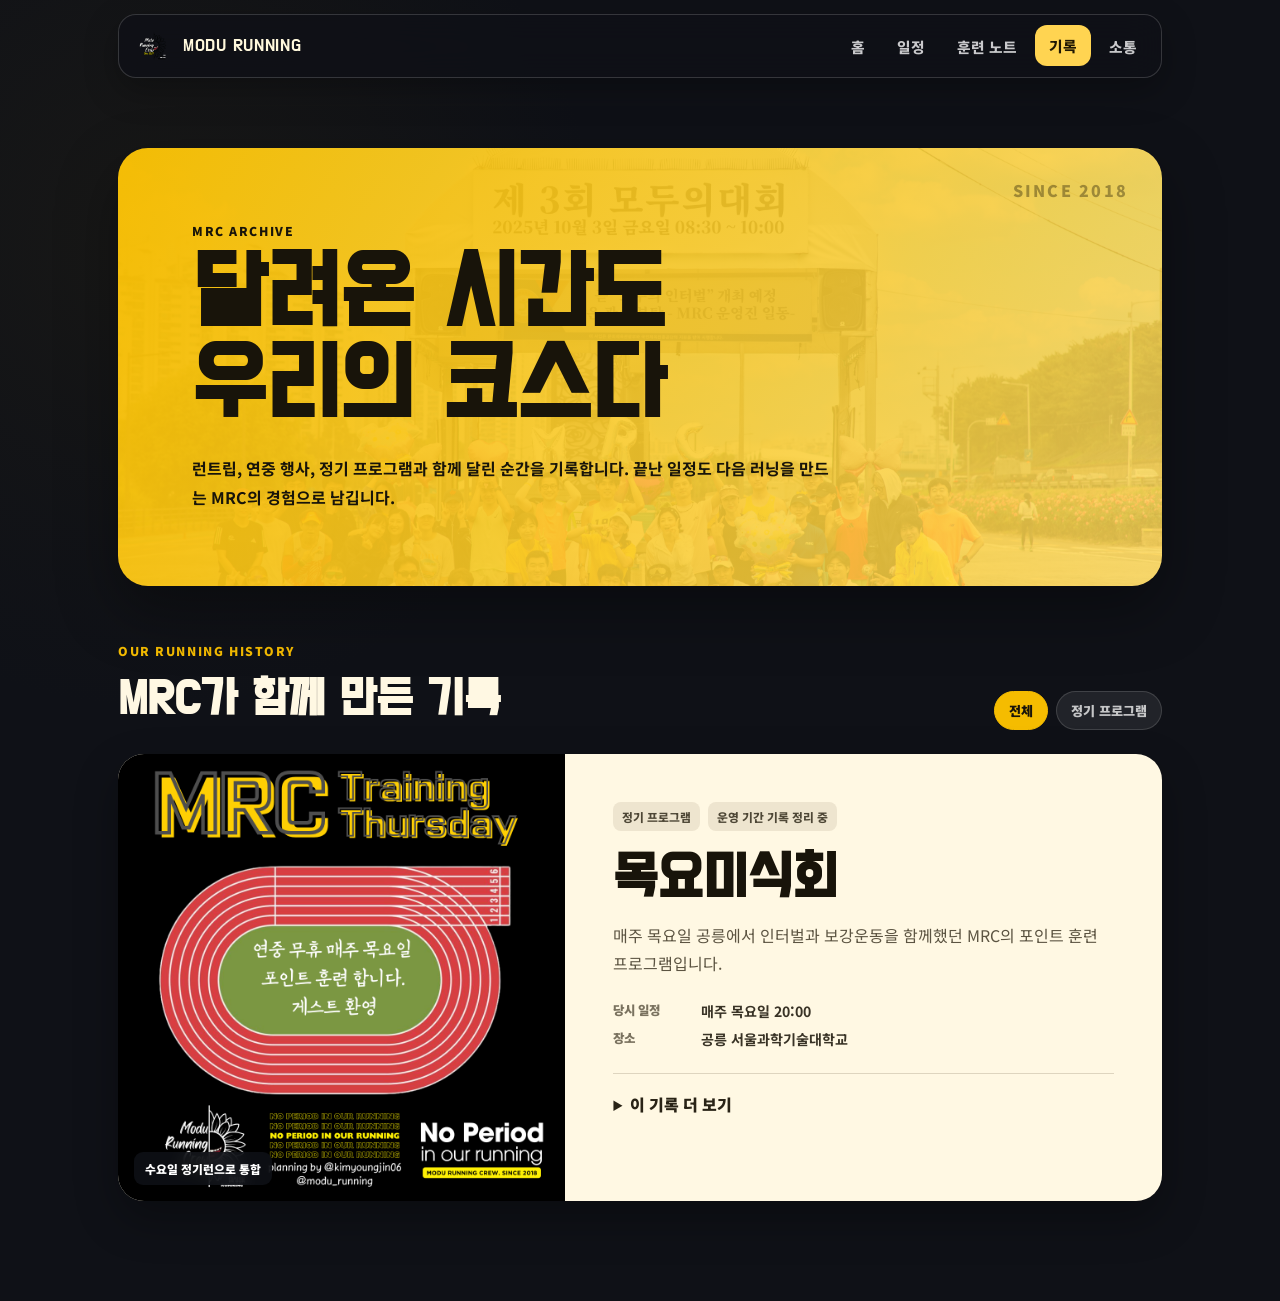
==== archive.html @ c9fdf598 "MRC 활동 아카이브 추가" ====
<!DOCTYPE html>
<html lang="ko">
<head>
    <meta charset="UTF-8">
    <meta name="viewport" content="width=device-width, initial-scale=1.0">
    <meta name="description" content="MRC의 런트립, 연중 행사, 정기 프로그램과 크루의 순간을 모아둔 아카이브입니다.">
    <meta name="theme-color" content="#f5bc00">
    <title>MRC 아카이브 | MODU RUNNING</title>
    <link rel="icon" type="image/png" href="img/icon1.png">
    <link rel="preconnect" href="https://fonts.googleapis.com">
    <link rel="preconnect" href="https://fonts.gstatic.com" crossorigin>
    <link href="https://fonts.googleapis.com/css2?family=Do+Hyeon&family=Noto+Sans+KR:wght@400;500;700;900&display=swap" rel="stylesheet">
    <link rel="stylesheet" href="assets/navigation.css">
    <link rel="stylesheet" href="assets/archive.css">
</head>
<body class="archive-page">
    <header class="site-header" data-site-header>
        <a class="site-brand" href="index.html" aria-label="모두의러닝 홈">
            <img src="img/icon1.png" alt="">
            <span>MODU RUNNING</span>
        </a>
        <button class="menu-toggle" type="button" aria-expanded="false" aria-controls="site-navigation">
            <span class="sr-only">메뉴 열기</span>
            <span aria-hidden="true"></span>
            <span aria-hidden="true"></span>
            <span aria-hidden="true"></span>
        </button>
        <nav class="site-navigation" id="site-navigation" aria-label="주요 메뉴">
            <a href="index.html">홈</a>
            <a href="index.html#schedule">일정</a>
            <a href="training.html">훈련 노트</a>
            <a class="nav-highlight" href="archive.html" aria-current="page">기록</a>
            <a href="index.html#feedback">소통</a>
        </nav>
    </header>

    <main class="archive-main">
        <section class="archive-hero">
            <p class="archive-eyebrow">MRC ARCHIVE</p>
            <h1>달려온 시간도<br>우리의 코스다</h1>
            <p>런트립, 연중 행사, 정기 프로그램과 함께 달린 순간을 기록합니다. 끝난 일정도 다음 러닝을 만드는 MRC의 경험으로 남깁니다.</p>
        </section>

        <section class="archive-browser" aria-labelledby="archive-list-title">
            <div class="archive-toolbar">
                <div>
                    <p class="archive-kicker">OUR RUNNING HISTORY</p>
                    <h2 id="archive-list-title">MRC가 함께 만든 기록</h2>
                </div>
                <div class="archive-filters" id="archive-filters" aria-label="아카이브 유형 필터"></div>
            </div>
            <div class="archive-grid" id="archive-grid" aria-live="polite">
                <p class="archive-message">기록을 불러오는 중입니다.</p>
            </div>
        </section>
    </main>

    <script src="assets/navigation.js"></script>
    <script src="assets/archive.js"></script>
</body>
</html>
---- assets/navigation.css ----
.sr-only {
    position: absolute;
    width: 1px;
    height: 1px;
    padding: 0;
    margin: -1px;
    overflow: hidden;
    clip: rect(0, 0, 0, 0);
    white-space: nowrap;
    border: 0;
}

.site-header {
    position: sticky;
    top: 14px;
    z-index: 100;
    width: min(calc(100% - 36px), 1044px);
    min-height: 64px;
    margin: 14px auto 0;
    padding: 8px 10px 8px 16px;
    display: flex;
    align-items: center;
    justify-content: space-between;
    gap: 24px;
    color: #fff8dc;
    background: rgba(15, 17, 23, 0.82);
    border: 1px solid rgba(255, 255, 255, 0.16);
    border-radius: 18px;
    box-shadow: 0 12px 34px rgba(0, 0, 0, 0.28);
    backdrop-filter: blur(18px) saturate(135%);
    transition: min-height 180ms ease, background 180ms ease, transform 180ms ease;
}

.site-header.is-scrolled {
    min-height: 56px;
    background: rgba(10, 12, 17, 0.94);
}

.site-brand {
    display: inline-flex;
    align-items: center;
    gap: 10px;
    color: inherit;
    text-decoration: none;
    font-family: "Do Hyeon", sans-serif;
    font-size: 1.12rem;
    letter-spacing: 0.04em;
}

.site-brand img {
    width: 38px;
    height: 38px;
    object-fit: contain;
}

.site-navigation {
    display: flex;
    align-items: center;
    gap: 4px;
}

.site-navigation a {
    padding: 10px 14px;
    color: rgba(255, 255, 255, 0.78);
    border-radius: 12px;
    text-decoration: none;
    font-size: 0.92rem;
    font-weight: 800;
    transition: color 160ms ease, background 160ms ease, transform 160ms ease;
}

.site-navigation a:hover,
.site-navigation a:focus-visible,
.site-navigation a[aria-current="page"] {
    color: #fff;
    background: rgba(255, 255, 255, 0.1);
}

.site-navigation .nav-highlight {
    color: #1f1702;
    background: #f5bc00;
}

.site-navigation .nav-highlight:hover,
.site-navigation .nav-highlight:focus-visible,
.site-navigation .nav-highlight[aria-current="page"] {
    color: #1f1702;
    background: #ffd451;
    transform: translateY(-1px);
}

.menu-toggle {
    display: none;
    width: 44px;
    height: 44px;
    padding: 11px;
    border: 0;
    border-radius: 12px;
    color: #fff;
    background: rgba(255, 255, 255, 0.1);
    cursor: pointer;
}

.menu-toggle > span:not(.sr-only) {
    display: block;
    width: 100%;
    height: 2px;
    margin: 4px 0;
    border-radius: 2px;
    background: currentColor;
    transition: transform 160ms ease, opacity 160ms ease;
}

@media (max-width: 700px) {
    .site-header {
        top: 10px;
        width: calc(100% - 24px);
        margin-top: 10px;
    }

    .menu-toggle {
        display: block;
    }

    .site-navigation {
        position: absolute;
        top: calc(100% + 8px);
        left: 0;
        right: 0;
        display: grid;
        gap: 4px;
        padding: 10px;
        visibility: hidden;
        opacity: 0;
        transform: translateY(-8px);
        background: rgba(10, 12, 17, 0.97);
        border: 1px solid rgba(255, 255, 255, 0.15);
        border-radius: 16px;
        box-shadow: 0 18px 34px rgba(0, 0, 0, 0.32);
        transition: opacity 160ms ease, transform 160ms ease, visibility 160ms ease;
    }

    .site-header.menu-open .site-navigation {
        visibility: visible;
        opacity: 1;
        transform: translateY(0);
    }

    .site-navigation a {
        padding: 13px 14px;
    }

    .site-header.menu-open .menu-toggle > span:nth-child(2) {
        transform: translateY(6px) rotate(45deg);
    }

    .site-header.menu-open .menu-toggle > span:nth-child(3) {
        opacity: 0;
    }

    .site-header.menu-open .menu-toggle > span:nth-child(4) {
        transform: translateY(-6px) rotate(-45deg);
    }
}

@media (prefers-reduced-motion: reduce) {
    .site-header,
    .site-navigation,
    .site-navigation a,
    .menu-toggle > span {
        transition: none;
    }
}
---- assets/archive.css ----
:root {
    --archive-yellow: #f5bc00;
    --archive-ink: #18140a;
    --archive-paper: #fff8e3;
    --archive-blue: #2a9abb;
}

* {
    box-sizing: border-box;
}

html {
    scroll-behavior: smooth;
}

body.archive-page {
    min-height: 100vh;
    margin: 0;
    color: #fff8e3;
    background:
        linear-gradient(rgba(15, 17, 23, 0.84), rgba(15, 17, 23, 0.96)),
        radial-gradient(circle at 12% 20%, rgba(245, 188, 0, 0.28), transparent 28rem),
        #0f1117;
    font-family: "Noto Sans KR", sans-serif;
}

.archive-main {
    width: min(calc(100% - 36px), 1044px);
    margin: 0 auto;
    padding: 70px 0 100px;
}

.archive-hero {
    position: relative;
    min-height: 430px;
    padding: clamp(36px, 7vw, 74px);
    display: flex;
    flex-direction: column;
    justify-content: end;
    overflow: hidden;
    color: var(--archive-ink);
    background:
        linear-gradient(120deg, rgba(245, 188, 0, 0.98), rgba(255, 218, 91, 0.82)),
        url("../img/3rd_comp.jpg") center 42% / cover;
    border-radius: 30px;
    box-shadow: 0 24px 60px rgba(0, 0, 0, 0.36);
}

.archive-hero::after {
    content: "SINCE 2018";
    position: absolute;
    top: 30px;
    right: 34px;
    color: rgba(31, 23, 2, 0.38);
    font-weight: 900;
    letter-spacing: 0.14em;
}

.archive-eyebrow,
.archive-kicker {
    margin: 0 0 10px;
    font-size: 0.76rem;
    font-weight: 900;
    letter-spacing: 0.13em;
}

.archive-hero h1 {
    max-width: 720px;
    margin: 0;
    font-family: "Do Hyeon", sans-serif;
    font-size: clamp(3rem, 8vw, 6rem);
    line-height: 0.95;
}

.archive-hero > p:last-child {
    max-width: 650px;
    margin: 22px 0 0;
    font-weight: 700;
    line-height: 1.8;
}

.archive-browser {
    margin-top: 56px;
}

.archive-toolbar {
    margin-bottom: 24px;
    display: flex;
    align-items: end;
    justify-content: space-between;
    gap: 24px;
}

.archive-toolbar h2 {
    margin: 0;
    font-family: "Do Hyeon", sans-serif;
    font-size: clamp(2rem, 4vw, 3rem);
}

.archive-kicker {
    color: var(--archive-yellow);
}

.archive-filters {
    display: flex;
    gap: 8px;
    overflow-x: auto;
}

.archive-filter {
    flex: 0 0 auto;
    padding: 9px 14px;
    color: rgba(255, 255, 255, 0.74);
    background: rgba(255, 255, 255, 0.08);
    border: 1px solid rgba(255, 255, 255, 0.14);
    border-radius: 999px;
    font: inherit;
    font-size: 0.82rem;
    font-weight: 900;
    cursor: pointer;
}

.archive-filter:hover,
.archive-filter:focus-visible,
.archive-filter.is-active {
    color: var(--archive-ink);
    background: var(--archive-yellow);
    border-color: var(--archive-yellow);
}

.archive-grid {
    display: grid;
    gap: 24px;
}

.archive-card {
    display: grid;
    grid-template-columns: minmax(280px, 0.9fr) minmax(0, 1.2fr);
    overflow: hidden;
    color: var(--archive-ink);
    background: var(--archive-paper);
    border-radius: 26px;
    box-shadow: 0 18px 44px rgba(0, 0, 0, 0.3);
}

.archive-card-media {
    position: relative;
    min-height: 390px;
    margin: 0;
    background: #1b1d23;
}

.archive-card-media img {
    width: 100%;
    height: 100%;
    display: block;
    object-fit: cover;
}

.archive-status {
    position: absolute;
    left: 16px;
    bottom: 16px;
    padding: 8px 11px;
    color: #fff;
    background: rgba(15, 17, 23, 0.84);
    border-radius: 9px;
    font-size: 0.74rem;
    font-weight: 900;
    backdrop-filter: blur(8px);
}

.archive-card-body {
    padding: clamp(26px, 5vw, 48px);
}

.archive-card-meta {
    display: flex;
    flex-wrap: wrap;
    gap: 8px;
}

.archive-card-meta span,
.archive-tags span {
    padding: 6px 9px;
    color: #4e4736;
    background: #eee5cf;
    border-radius: 8px;
    font-size: 0.74rem;
    font-weight: 800;
}

.archive-card h3 {
    margin: 20px 0 12px;
    font-family: "Do Hyeon", sans-serif;
    font-size: clamp(2.3rem, 5vw, 3.6rem);
    line-height: 1;
}

.archive-summary {
    margin: 0;
    color: #5c5442;
    line-height: 1.75;
}

.archive-facts {
    margin: 24px 0;
    display: grid;
    gap: 8px;
}

.archive-facts div {
    display: grid;
    grid-template-columns: 76px minmax(0, 1fr);
    gap: 12px;
}

.archive-facts dt {
    color: #7a725f;
    font-size: 0.78rem;
    font-weight: 900;
}

.archive-facts dd {
    margin: 0;
    color: #393326;
    font-size: 0.88rem;
    font-weight: 700;
}

.archive-story {
    border-top: 1px solid #ded5bf;
}

.archive-story summary {
    padding: 18px 0 0;
    color: #292316;
    font-weight: 900;
    cursor: pointer;
}

.archive-story-copy {
    padding-top: 16px;
}

.archive-story-copy p {
    color: #5c5442;
    line-height: 1.78;
}

.archive-story-copy p + p {
    margin-top: 12px;
}

.archive-tags {
    margin-top: 18px;
    display: flex;
    flex-wrap: wrap;
    gap: 7px;
}

.archive-story-copy a {
    display: inline-flex;
    margin-top: 22px;
    color: #176a83;
    font-weight: 900;
}

.archive-message {
    padding: 54px 24px;
    text-align: center;
    color: rgba(255, 255, 255, 0.7);
    border: 1px dashed rgba(255, 255, 255, 0.24);
    border-radius: 20px;
}

@media (max-width: 760px) {
    .archive-toolbar {
        align-items: stretch;
        flex-direction: column;
    }

    .archive-card {
        grid-template-columns: 1fr;
    }

    .archive-card-media {
        min-height: 300px;
    }
}

@media (max-width: 580px) {
    .archive-main {
        width: calc(100% - 24px);
        padding-top: 42px;
    }

    .archive-hero {
        min-height: 400px;
        padding: 28px 22px;
    }

    .archive-hero::after {
        top: 20px;
        right: 20px;
        font-size: 0.7rem;
    }

    .archive-card-media {
        min-height: 250px;
    }

    .archive-card-body {
        padding: 24px 20px;
    }
}
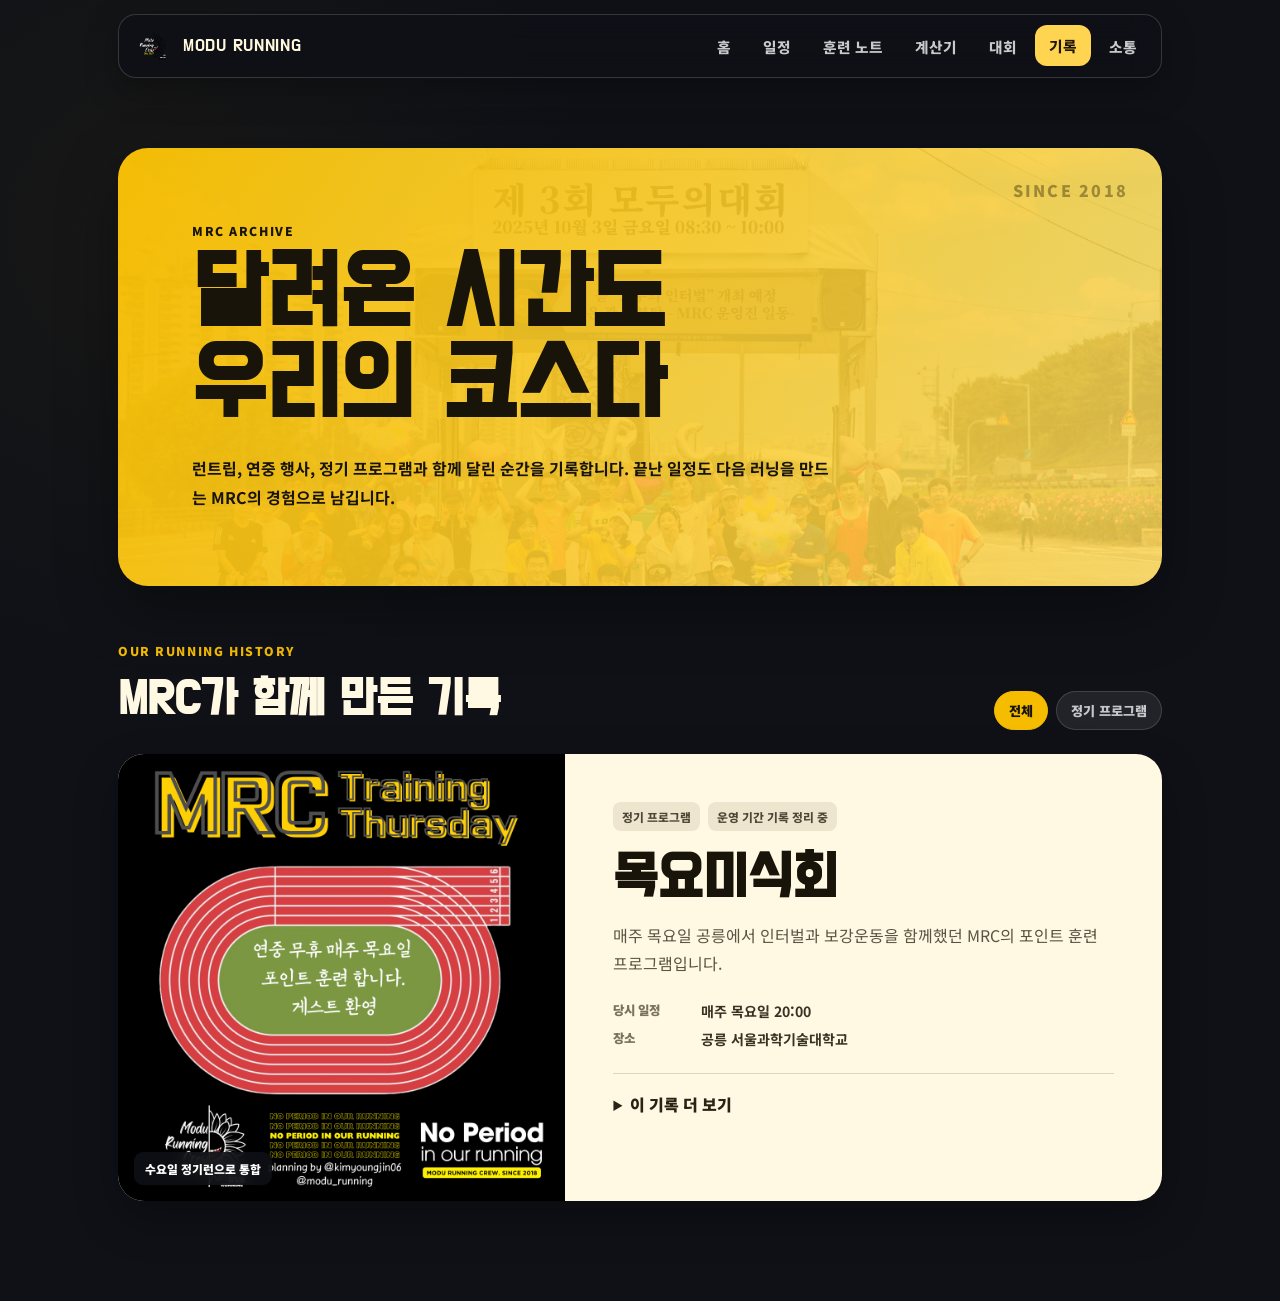
==== commit 649eae59: "대회 캘린더와 페이스 도구 추가" ====
--- a/archive.html
+++ b/archive.html
@@ -29,6 +29,8 @@
             <a href="index.html">홈</a>
             <a href="index.html#schedule">일정</a>
             <a href="training.html">훈련 노트</a>
+            <a href="pace-calculator.html">계산기</a>
+            <a href="races.html">대회</a>
             <a class="nav-highlight" href="archive.html" aria-current="page">기록</a>
             <a href="index.html#feedback">소통</a>
         </nav>
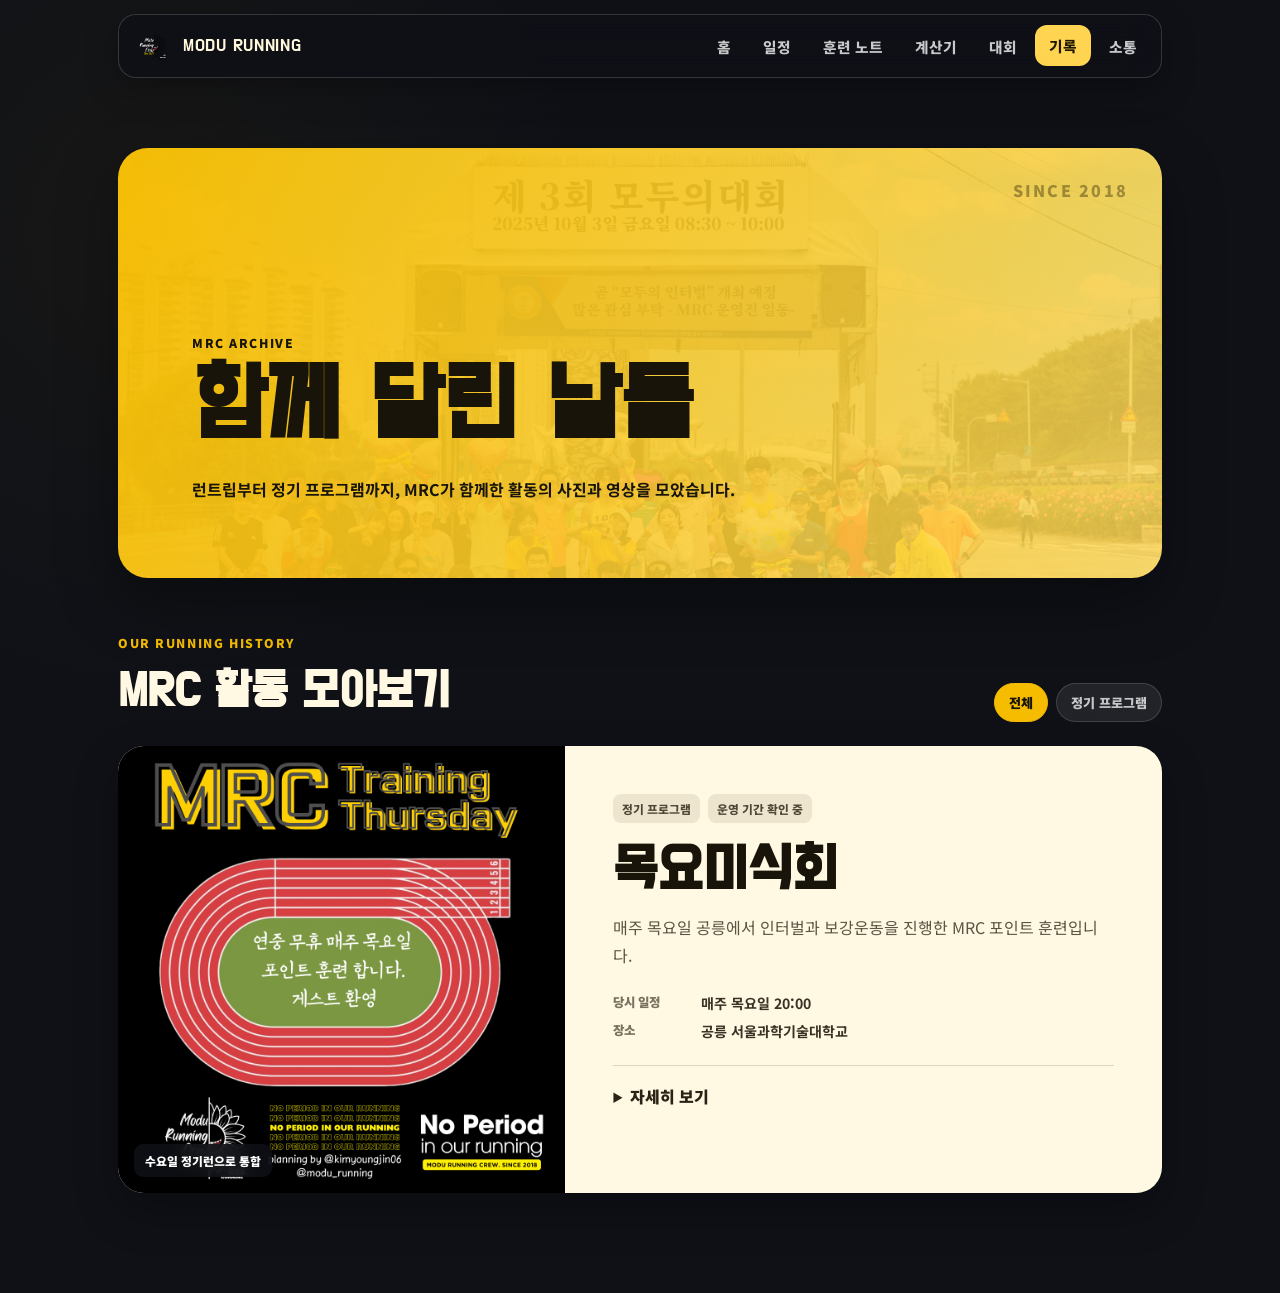
==== commit d8cc9403: "대회 카드와 안내 문구 개선" ====
--- a/archive.html
+++ b/archive.html
@@ -3,7 +3,7 @@
 <head>
     <meta charset="UTF-8">
     <meta name="viewport" content="width=device-width, initial-scale=1.0">
-    <meta name="description" content="MRC의 런트립, 연중 행사, 정기 프로그램과 크루의 순간을 모아둔 아카이브입니다.">
+    <meta name="description" content="MRC 런트립, 연중 행사와 정기 프로그램의 사진과 영상을 한곳에서 확인하세요.">
     <meta name="theme-color" content="#f5bc00">
     <title>MRC 아카이브 | MODU RUNNING</title>
     <link rel="icon" type="image/png" href="img/icon1.png">
@@ -39,20 +39,20 @@
     <main class="archive-main">
         <section class="archive-hero">
             <p class="archive-eyebrow">MRC ARCHIVE</p>
-            <h1>달려온 시간도<br>우리의 코스다</h1>
-            <p>런트립, 연중 행사, 정기 프로그램과 함께 달린 순간을 기록합니다. 끝난 일정도 다음 러닝을 만드는 MRC의 경험으로 남깁니다.</p>
+            <h1>함께 달린 날들</h1>
+            <p>런트립부터 정기 프로그램까지, MRC가 함께한 활동의 사진과 영상을 모았습니다.</p>
         </section>
 
         <section class="archive-browser" aria-labelledby="archive-list-title">
             <div class="archive-toolbar">
                 <div>
                     <p class="archive-kicker">OUR RUNNING HISTORY</p>
-                    <h2 id="archive-list-title">MRC가 함께 만든 기록</h2>
+                    <h2 id="archive-list-title">MRC 활동 모아보기</h2>
                 </div>
                 <div class="archive-filters" id="archive-filters" aria-label="아카이브 유형 필터"></div>
             </div>
             <div class="archive-grid" id="archive-grid" aria-live="polite">
-                <p class="archive-message">기록을 불러오는 중입니다.</p>
+                <p class="archive-message">활동을 불러오는 중입니다.</p>
             </div>
         </section>
     </main>
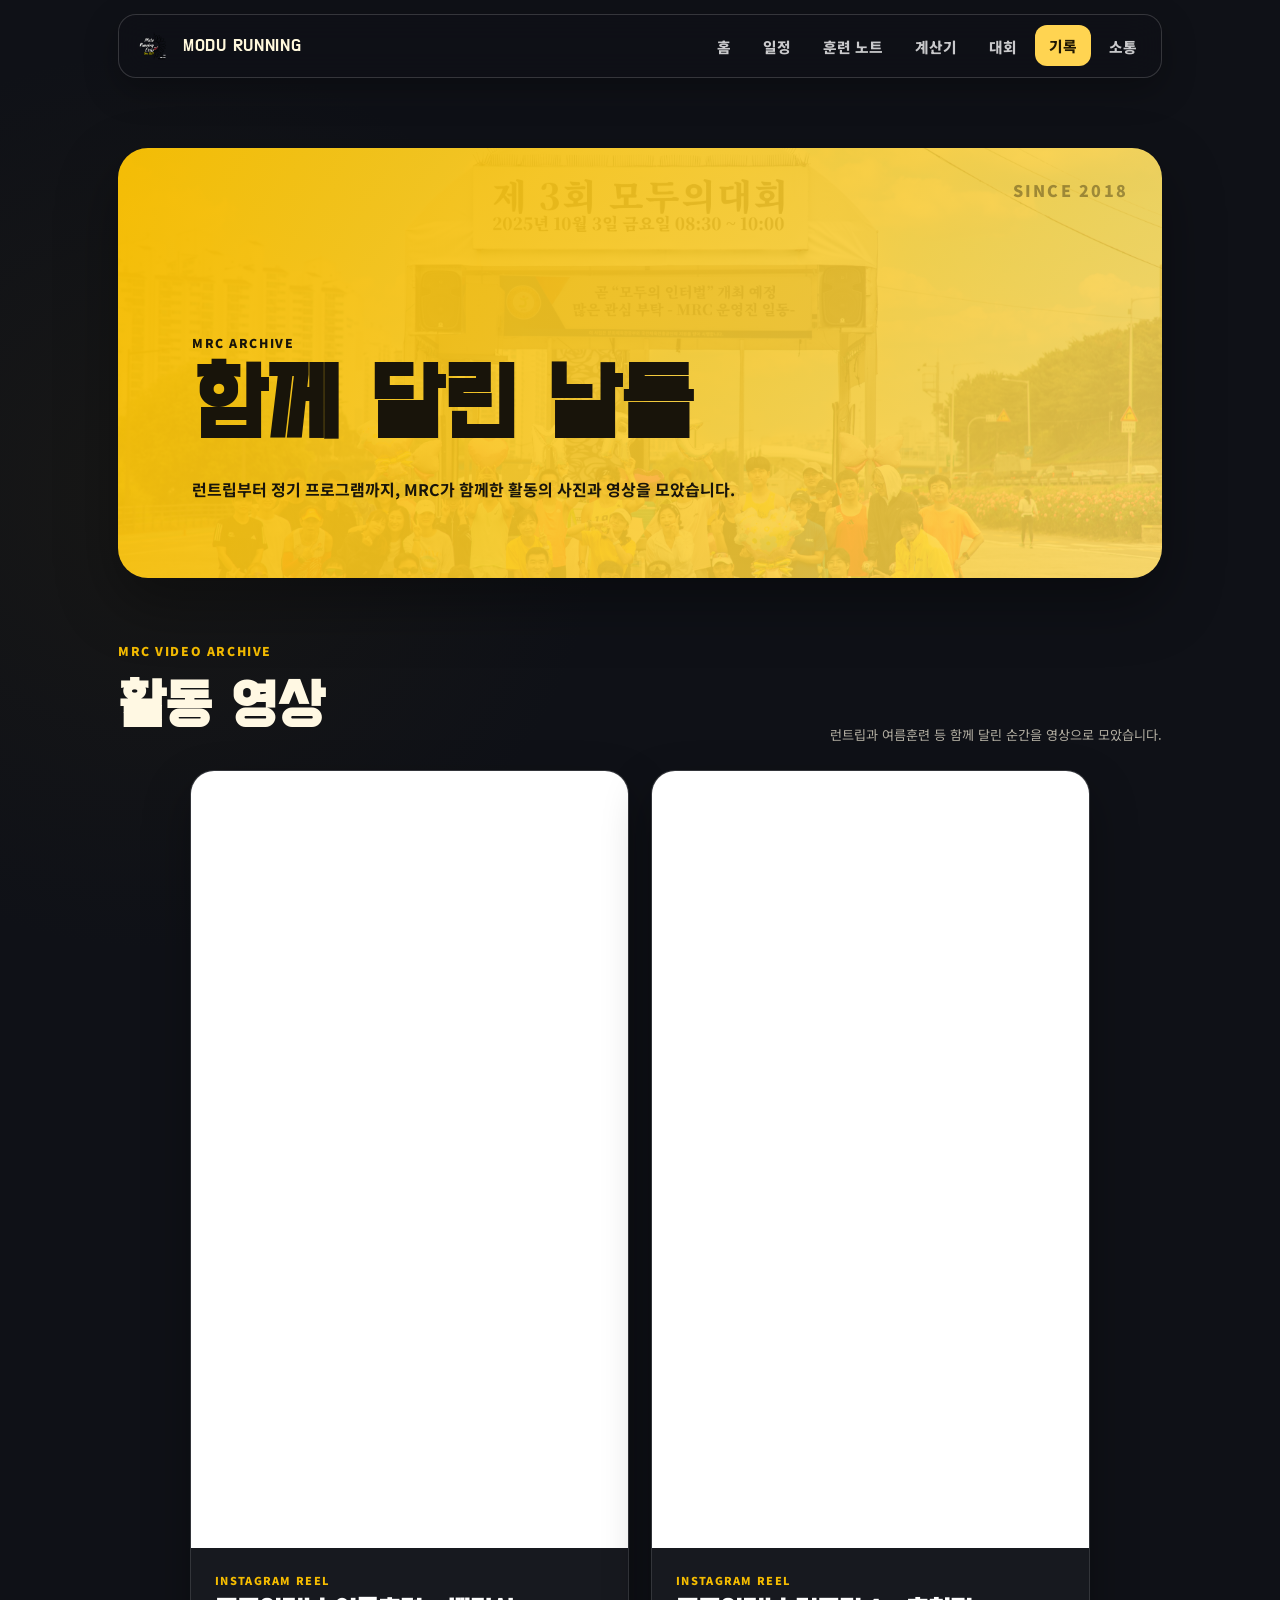
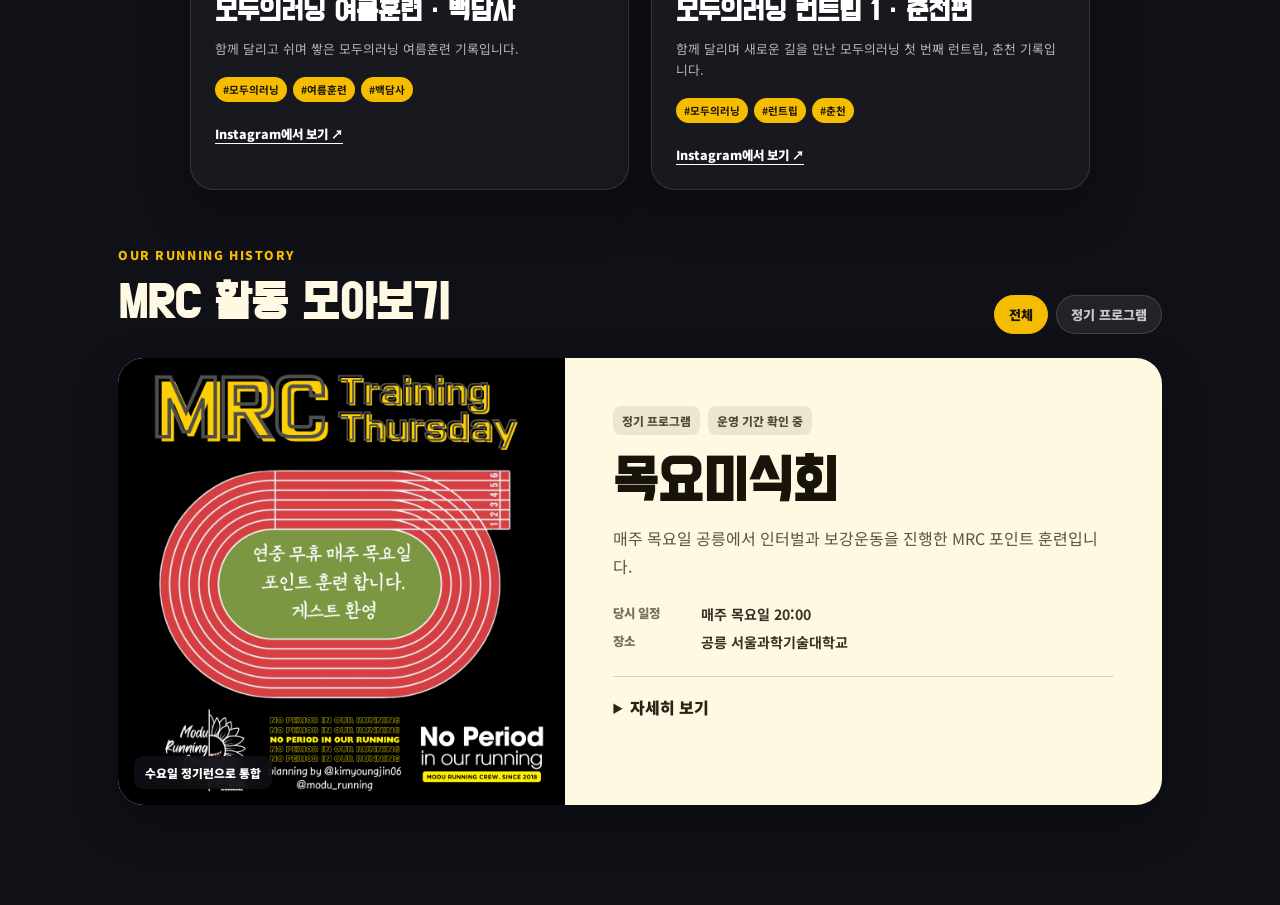
==== commit f136ca96: "활동 영상을 기록 아카이브로 이동" ====
--- a/archive.html
+++ b/archive.html
@@ -43,6 +43,19 @@
             <p>런트립부터 정기 프로그램까지, MRC가 함께한 활동의 사진과 영상을 모았습니다.</p>
         </section>
 
+        <section class="archive-videos" aria-labelledby="archive-video-title">
+            <div class="archive-video-head">
+                <div>
+                    <p class="archive-kicker">MRC VIDEO ARCHIVE</p>
+                    <h2 id="archive-video-title">활동 영상</h2>
+                </div>
+                <p>런트립과 여름훈련 등 함께 달린 순간을 영상으로 모았습니다.</p>
+            </div>
+            <div class="archive-video-grid" id="archive-video-grid" aria-live="polite">
+                <p class="archive-message">활동 영상을 불러오는 중입니다.</p>
+            </div>
+        </section>
+
         <section class="archive-browser" aria-labelledby="archive-list-title">
             <div class="archive-toolbar">
                 <div>
--- a/assets/archive.css
+++ b/assets/archive.css
@@ -83,6 +83,112 @@
     margin-top: 56px;
 }
 
+.archive-videos {
+    margin-top: 64px;
+}
+
+.archive-video-head {
+    margin-bottom: 24px;
+    display: flex;
+    align-items: end;
+    justify-content: space-between;
+    gap: 24px;
+}
+
+.archive-video-head h2 {
+    margin: 0;
+    font-family: "Do Hyeon", sans-serif;
+    font-size: clamp(2.3rem, 5vw, 3.8rem);
+}
+
+.archive-video-head > p {
+    max-width: 430px;
+    margin: 0;
+    color: rgba(255, 248, 227, 0.68);
+    font-size: 0.82rem;
+    line-height: 1.7;
+}
+
+.archive-video-grid {
+    max-width: 900px;
+    margin: 0 auto;
+    display: grid;
+    grid-template-columns: repeat(2, minmax(0, 1fr));
+    gap: 22px;
+}
+
+.archive-video-card {
+    min-width: 0;
+    overflow: hidden;
+    color: #fff;
+    background: #17191f;
+    border: 1px solid rgba(255, 255, 255, 0.12);
+    border-radius: 24px;
+    box-shadow: 0 20px 48px rgba(0, 0, 0, 0.32);
+}
+
+.archive-reel-frame {
+    width: 100%;
+    aspect-ratio: 9 / 16;
+    background: #fff;
+}
+
+.archive-reel-frame iframe {
+    width: 100%;
+    height: 100%;
+    display: block;
+    border: 0;
+}
+
+.archive-video-copy {
+    padding: 24px;
+}
+
+.archive-video-copy > p {
+    margin: 0 0 8px;
+    color: var(--archive-yellow);
+    font-size: 0.68rem;
+    font-weight: 900;
+    letter-spacing: 0.12em;
+    text-transform: uppercase;
+}
+
+.archive-video-copy h3 {
+    margin: 0 0 10px;
+    font-family: "Do Hyeon", sans-serif;
+    font-size: 1.8rem;
+    line-height: 1.1;
+}
+
+.archive-video-copy > span {
+    display: block;
+    color: rgba(255, 255, 255, 0.68);
+    font-size: 0.8rem;
+    line-height: 1.65;
+}
+
+.archive-video-tags {
+    margin: 18px 0;
+    display: flex;
+    flex-wrap: wrap;
+    gap: 6px;
+}
+
+.archive-video-tags b {
+    padding: 5px 8px;
+    color: var(--archive-ink);
+    background: var(--archive-yellow);
+    border-radius: 999px;
+    font-size: 0.66rem;
+}
+
+.archive-video-copy a {
+    color: #fff;
+    font-size: 0.78rem;
+    font-weight: 900;
+    text-underline-offset: 4px;
+}
+
 .archive-toolbar {
     margin-bottom: 24px;
     display: flex;
@@ -275,6 +381,11 @@
 }
 
 @media (max-width: 760px) {
+    .archive-video-head {
+        align-items: stretch;
+        flex-direction: column;
+    }
+
     .archive-toolbar {
         align-items: stretch;
         flex-direction: column;
@@ -310,6 +421,14 @@
         min-height: 250px;
     }
 
+    .archive-video-grid {
+        grid-template-columns: 1fr;
+    }
+
+    .archive-video-copy {
+        padding: 22px 18px;
+    }
+
     .archive-card-body {
         padding: 24px 20px;
     }
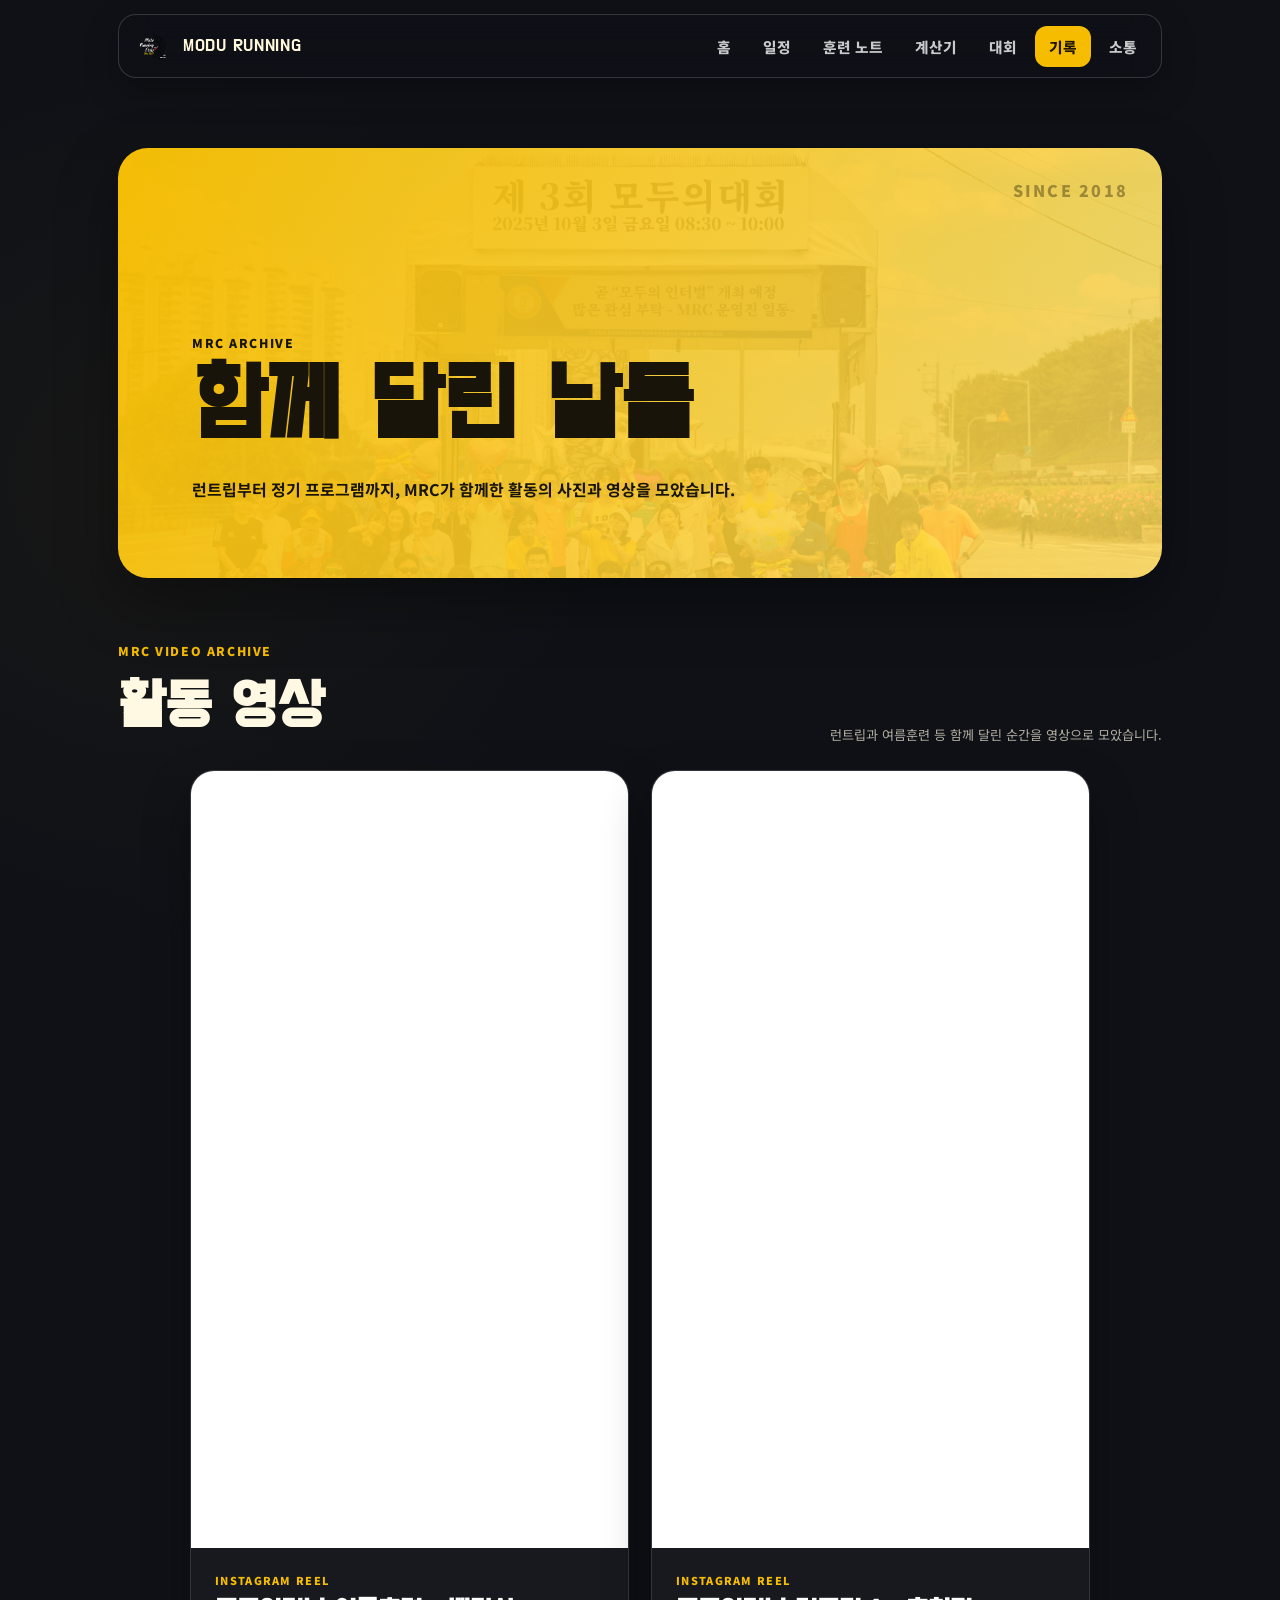
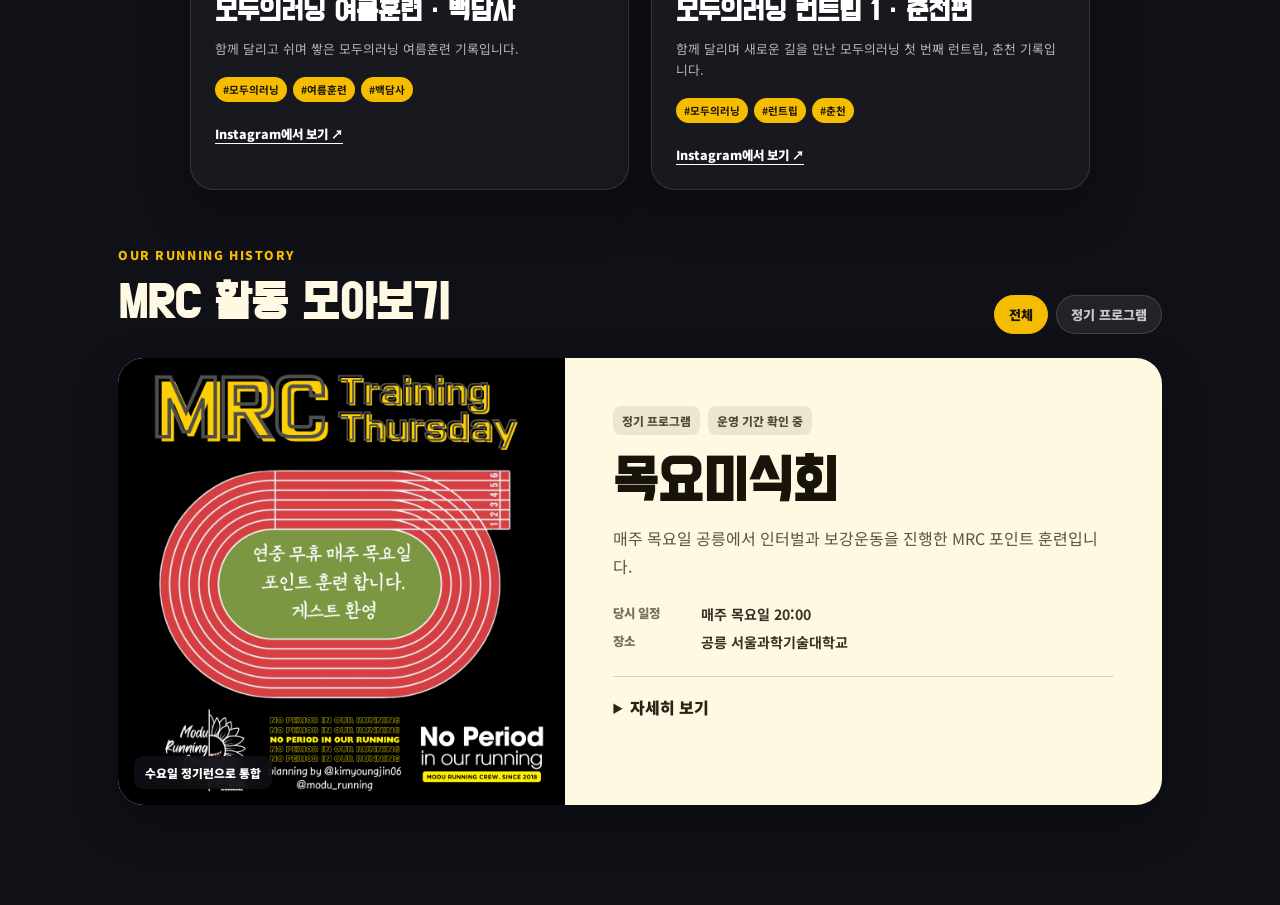
==== commit d53a71f0: "카카오 링크와 현재 메뉴 강조 개선" ====
--- a/archive.html
+++ b/archive.html
@@ -31,7 +31,7 @@
             <a href="training.html">훈련 노트</a>
             <a href="pace-calculator.html">계산기</a>
             <a href="races.html">대회</a>
-            <a class="nav-highlight" href="archive.html" aria-current="page">기록</a>
+            <a href="archive.html" aria-current="page">기록</a>
             <a href="index.html#feedback">소통</a>
         </nav>
     </header>
--- a/assets/navigation.css
+++ b/assets/navigation.css
@@ -70,20 +70,18 @@
 }
 
 .site-navigation a:hover,
-.site-navigation a:focus-visible,
-.site-navigation a[aria-current="page"] {
+.site-navigation a:focus-visible {
     color: #fff;
     background: rgba(255, 255, 255, 0.1);
 }
 
-.site-navigation .nav-highlight {
+.site-navigation a[aria-current="page"] {
     color: #1f1702;
     background: #f5bc00;
 }
 
-.site-navigation .nav-highlight:hover,
-.site-navigation .nav-highlight:focus-visible,
-.site-navigation .nav-highlight[aria-current="page"] {
+.site-navigation a[aria-current="page"]:hover,
+.site-navigation a[aria-current="page"]:focus-visible {
     color: #1f1702;
     background: #ffd451;
     transform: translateY(-1px);
